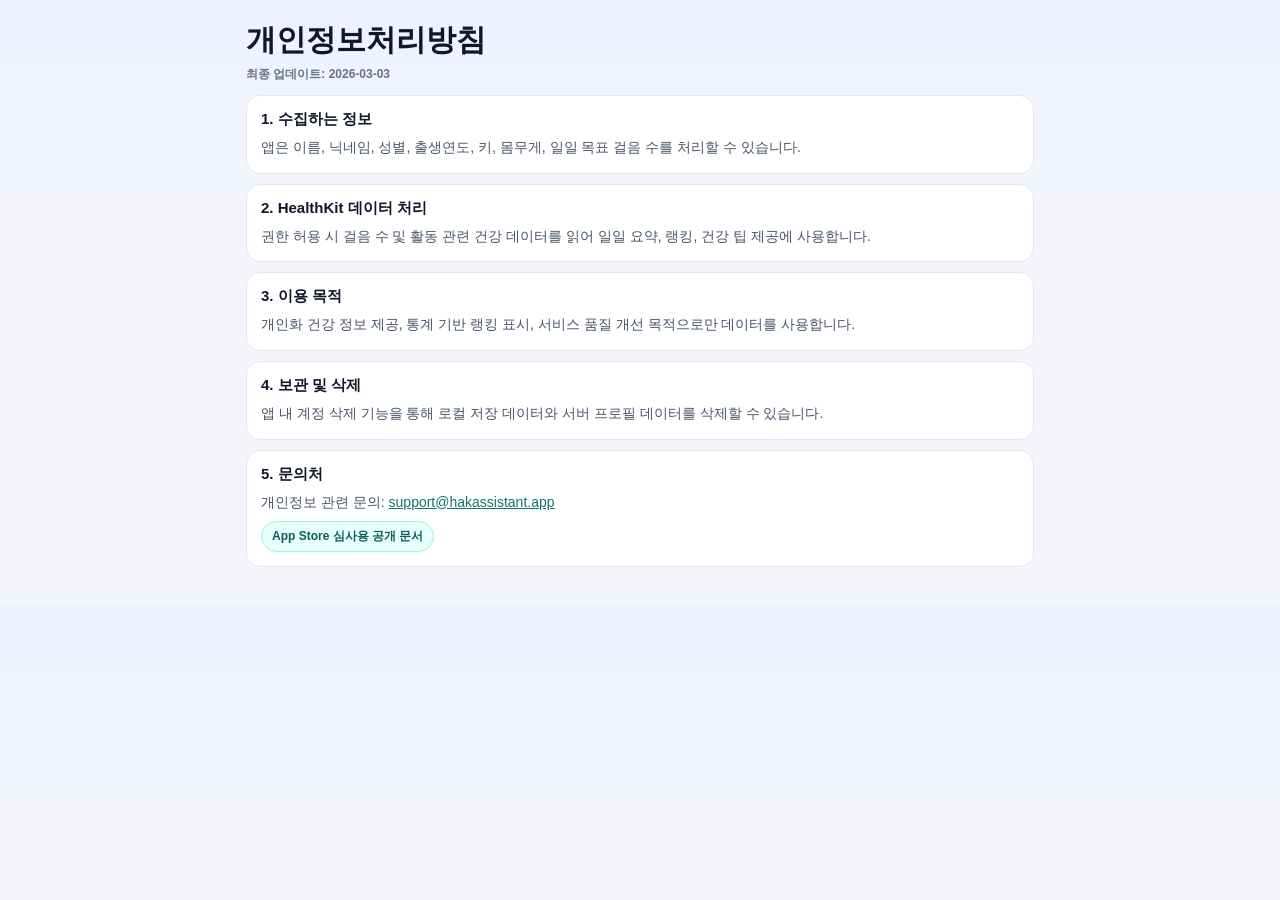
==== privacy.html @ a25b624c "Add files via upload" ====
<!doctype html>
<html lang="ko">
  <head>
    <meta charset="UTF-8" />
    <meta name="viewport" content="width=device-width, initial-scale=1.0" />
    <title>HAK Assistant 개인정보처리방침</title>
    <link rel="stylesheet" href="./styles.css" />
  </head>
  <body>
    <main class="container">
      <h1 class="title">개인정보처리방침</h1>
      <p class="meta">최종 업데이트: 2026-03-03</p>

      <section class="card">
        <h2>1. 수집하는 정보</h2>
        <p>
          앱은 이름, 닉네임, 성별, 출생연도, 키, 몸무게, 일일 목표 걸음 수를 처리할 수 있습니다.
        </p>
      </section>

      <section class="card">
        <h2>2. HealthKit 데이터 처리</h2>
        <p>
          권한 허용 시 걸음 수 및 활동 관련 건강 데이터를 읽어 일일 요약, 랭킹, 건강 팁 제공에 사용합니다.
        </p>
      </section>

      <section class="card">
        <h2>3. 이용 목적</h2>
        <p>
          개인화 건강 정보 제공, 통계 기반 랭킹 표시, 서비스 품질 개선 목적으로만 데이터를 사용합니다.
        </p>
      </section>

      <section class="card">
        <h2>4. 보관 및 삭제</h2>
        <p>
          앱 내 계정 삭제 기능을 통해 로컬 저장 데이터와 서버 프로필 데이터를 삭제할 수 있습니다.
        </p>
      </section>

      <section class="card">
        <h2>5. 문의처</h2>
        <p>개인정보 관련 문의: <a href="mailto:support@hakassistant.app">support@hakassistant.app</a></p>
        <span class="pill">App Store 심사용 공개 문서</span>
      </section>
    </main>
  </body>
</html>
---- styles.css ----
:root {
  --bg: #f3f5fb;
  --card: #ffffff;
  --text: #0f172a;
  --subtext: #475569;
  --line: #e2e8f0;
  --accent: #0f766e;
}

* {
  box-sizing: border-box;
}

body {
  margin: 0;
  font-family: -apple-system, BlinkMacSystemFont, 'Segoe UI', Roboto, sans-serif;
  background: linear-gradient(180deg, #eef2ff 0%, var(--bg) 34%, var(--bg) 100%);
  color: var(--text);
}

.container {
  width: 100%;
  max-width: 820px;
  margin: 0 auto;
  padding: 20px 16px 28px;
}

.title {
  margin: 2px 0 8px;
  font-size: 30px;
  line-height: 1.2;
}

.meta {
  margin: 0 0 12px;
  color: #64748b;
  font-size: 12px;
  font-weight: 600;
}

.card {
  background: var(--card);
  border: 1px solid var(--line);
  border-radius: 14px;
  padding: 14px;
  margin-bottom: 10px;
}

.card h2 {
  margin: 0 0 8px;
  font-size: 15px;
}

.card p,
.card li {
  margin: 0;
  color: var(--subtext);
  font-size: 14px;
  line-height: 1.55;
}

.card ul {
  margin: 0;
  padding-left: 18px;
  display: grid;
  gap: 6px;
}

.pill {
  display: inline-block;
  margin-top: 8px;
  background: #e6fffa;
  border: 1px solid #99f6e4;
  color: #115e59;
  border-radius: 999px;
  padding: 6px 10px;
  font-size: 12px;
  font-weight: 700;
}

a {
  color: var(--accent);
}
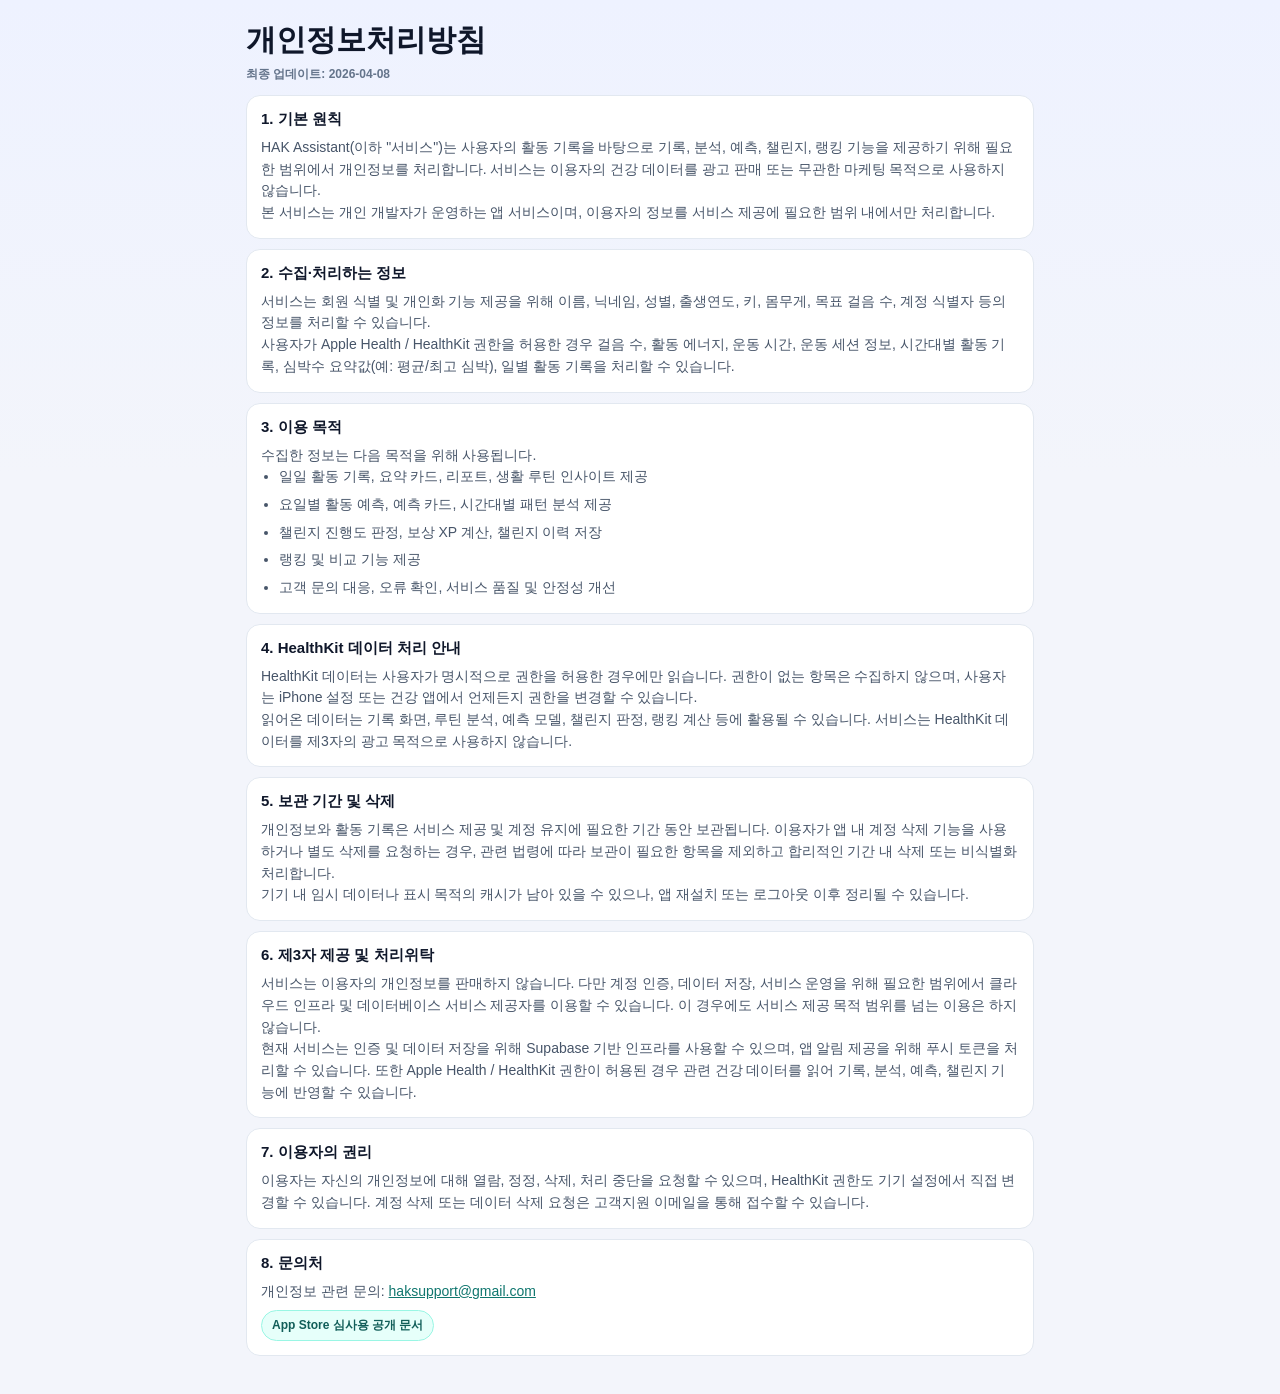
==== commit 71c725a5: "Update privacy.html" ====
--- a/privacy.html
+++ b/privacy.html
@@ -9,39 +9,91 @@
   <body>
     <main class="container">
       <h1 class="title">개인정보처리방침</h1>
-      <p class="meta">최종 업데이트: 2026-03-03</p>
+      <p class="meta">최종 업데이트: 2026-04-08</p>
 
       <section class="card">
-        <h2>1. 수집하는 정보</h2>
+        <h2>1. 기본 원칙</h2>
         <p>
-          앱은 이름, 닉네임, 성별, 출생연도, 키, 몸무게, 일일 목표 걸음 수를 처리할 수 있습니다.
+          HAK Assistant(이하 "서비스")는 사용자의 활동 기록을 바탕으로 기록, 분석, 예측, 챌린지, 랭킹 기능을 제공하기 위해
+          필요한 범위에서 개인정보를 처리합니다. 서비스는 이용자의 건강 데이터를 광고 판매 또는 무관한 마케팅 목적으로 사용하지 않습니다.
+        </p>
+        <p>
+          본 서비스는 개인 개발자가 운영하는 앱 서비스이며, 이용자의 정보를 서비스 제공에 필요한 범위 내에서만 처리합니다.
         </p>
       </section>
 
       <section class="card">
-        <h2>2. HealthKit 데이터 처리</h2>
+        <h2>2. 수집·처리하는 정보</h2>
         <p>
-          권한 허용 시 걸음 수 및 활동 관련 건강 데이터를 읽어 일일 요약, 랭킹, 건강 팁 제공에 사용합니다.
+          서비스는 회원 식별 및 개인화 기능 제공을 위해 이름, 닉네임, 성별, 출생연도, 키, 몸무게, 목표 걸음 수,
+          계정 식별자 등의 정보를 처리할 수 있습니다.
+        </p>
+        <p>
+          사용자가 Apple Health / HealthKit 권한을 허용한 경우 걸음 수, 활동 에너지, 운동 시간, 운동 세션 정보,
+          시간대별 활동 기록, 심박수 요약값(예: 평균/최고 심박), 일별 활동 기록을 처리할 수 있습니다.
         </p>
       </section>
 
       <section class="card">
         <h2>3. 이용 목적</h2>
         <p>
-          개인화 건강 정보 제공, 통계 기반 랭킹 표시, 서비스 품질 개선 목적으로만 데이터를 사용합니다.
+          수집한 정보는 다음 목적을 위해 사용됩니다.
+        </p>
+        <ul>
+          <li>일일 활동 기록, 요약 카드, 리포트, 생활 루틴 인사이트 제공</li>
+          <li>요일별 활동 예측, 예측 카드, 시간대별 패턴 분석 제공</li>
+          <li>챌린지 진행도 판정, 보상 XP 계산, 챌린지 이력 저장</li>
+          <li>랭킹 및 비교 기능 제공</li>
+          <li>고객 문의 대응, 오류 확인, 서비스 품질 및 안정성 개선</li>
+        </ul>
+      </section>
+
+      <section class="card">
+        <h2>4. HealthKit 데이터 처리 안내</h2>
+        <p>
+          HealthKit 데이터는 사용자가 명시적으로 권한을 허용한 경우에만 읽습니다. 권한이 없는 항목은 수집하지 않으며,
+          사용자는 iPhone 설정 또는 건강 앱에서 언제든지 권한을 변경할 수 있습니다.
+        </p>
+        <p>
+          읽어온 데이터는 기록 화면, 루틴 분석, 예측 모델, 챌린지 판정, 랭킹 계산 등에 활용될 수 있습니다.
+          서비스는 HealthKit 데이터를 제3자의 광고 목적으로 사용하지 않습니다.
         </p>
       </section>
 
       <section class="card">
-        <h2>4. 보관 및 삭제</h2>
+        <h2>5. 보관 기간 및 삭제</h2>
         <p>
-          앱 내 계정 삭제 기능을 통해 로컬 저장 데이터와 서버 프로필 데이터를 삭제할 수 있습니다.
+          개인정보와 활동 기록은 서비스 제공 및 계정 유지에 필요한 기간 동안 보관됩니다. 이용자가 앱 내 계정 삭제 기능을 사용하거나
+          별도 삭제를 요청하는 경우, 관련 법령에 따라 보관이 필요한 항목을 제외하고 합리적인 기간 내 삭제 또는 비식별화 처리합니다.
+        </p>
+        <p>
+          기기 내 임시 데이터나 표시 목적의 캐시가 남아 있을 수 있으나, 앱 재설치 또는 로그아웃 이후 정리될 수 있습니다.
         </p>
       </section>
 
       <section class="card">
-        <h2>5. 문의처</h2>
-        <p>개인정보 관련 문의: <a href="mailto:support@hakassistant.app">support@hakassistant.app</a></p>
+        <h2>6. 제3자 제공 및 처리위탁</h2>
+        <p>
+          서비스는 이용자의 개인정보를 판매하지 않습니다. 다만 계정 인증, 데이터 저장, 서비스 운영을 위해 필요한 범위에서
+          클라우드 인프라 및 데이터베이스 서비스 제공자를 이용할 수 있습니다. 이 경우에도 서비스 제공 목적 범위를 넘는 이용은 하지 않습니다.
+        </p>
+        <p>
+          현재 서비스는 인증 및 데이터 저장을 위해 Supabase 기반 인프라를 사용할 수 있으며, 앱 알림 제공을 위해 푸시 토큰을 처리할 수 있습니다.
+          또한 Apple Health / HealthKit 권한이 허용된 경우 관련 건강 데이터를 읽어 기록, 분석, 예측, 챌린지 기능에 반영할 수 있습니다.
+        </p>
+      </section>
+
+      <section class="card">
+        <h2>7. 이용자의 권리</h2>
+        <p>
+          이용자는 자신의 개인정보에 대해 열람, 정정, 삭제, 처리 중단을 요청할 수 있으며, HealthKit 권한도 기기 설정에서
+          직접 변경할 수 있습니다. 계정 삭제 또는 데이터 삭제 요청은 고객지원 이메일을 통해 접수할 수 있습니다.
+        </p>
+      </section>
+
+      <section class="card">
+        <h2>8. 문의처</h2>
+        <p>개인정보 관련 문의: <a href="mailto:haksupport@gmail.com">haksupport@gmail.com</a></p>
         <span class="pill">App Store 심사용 공개 문서</span>
       </section>
     </main>
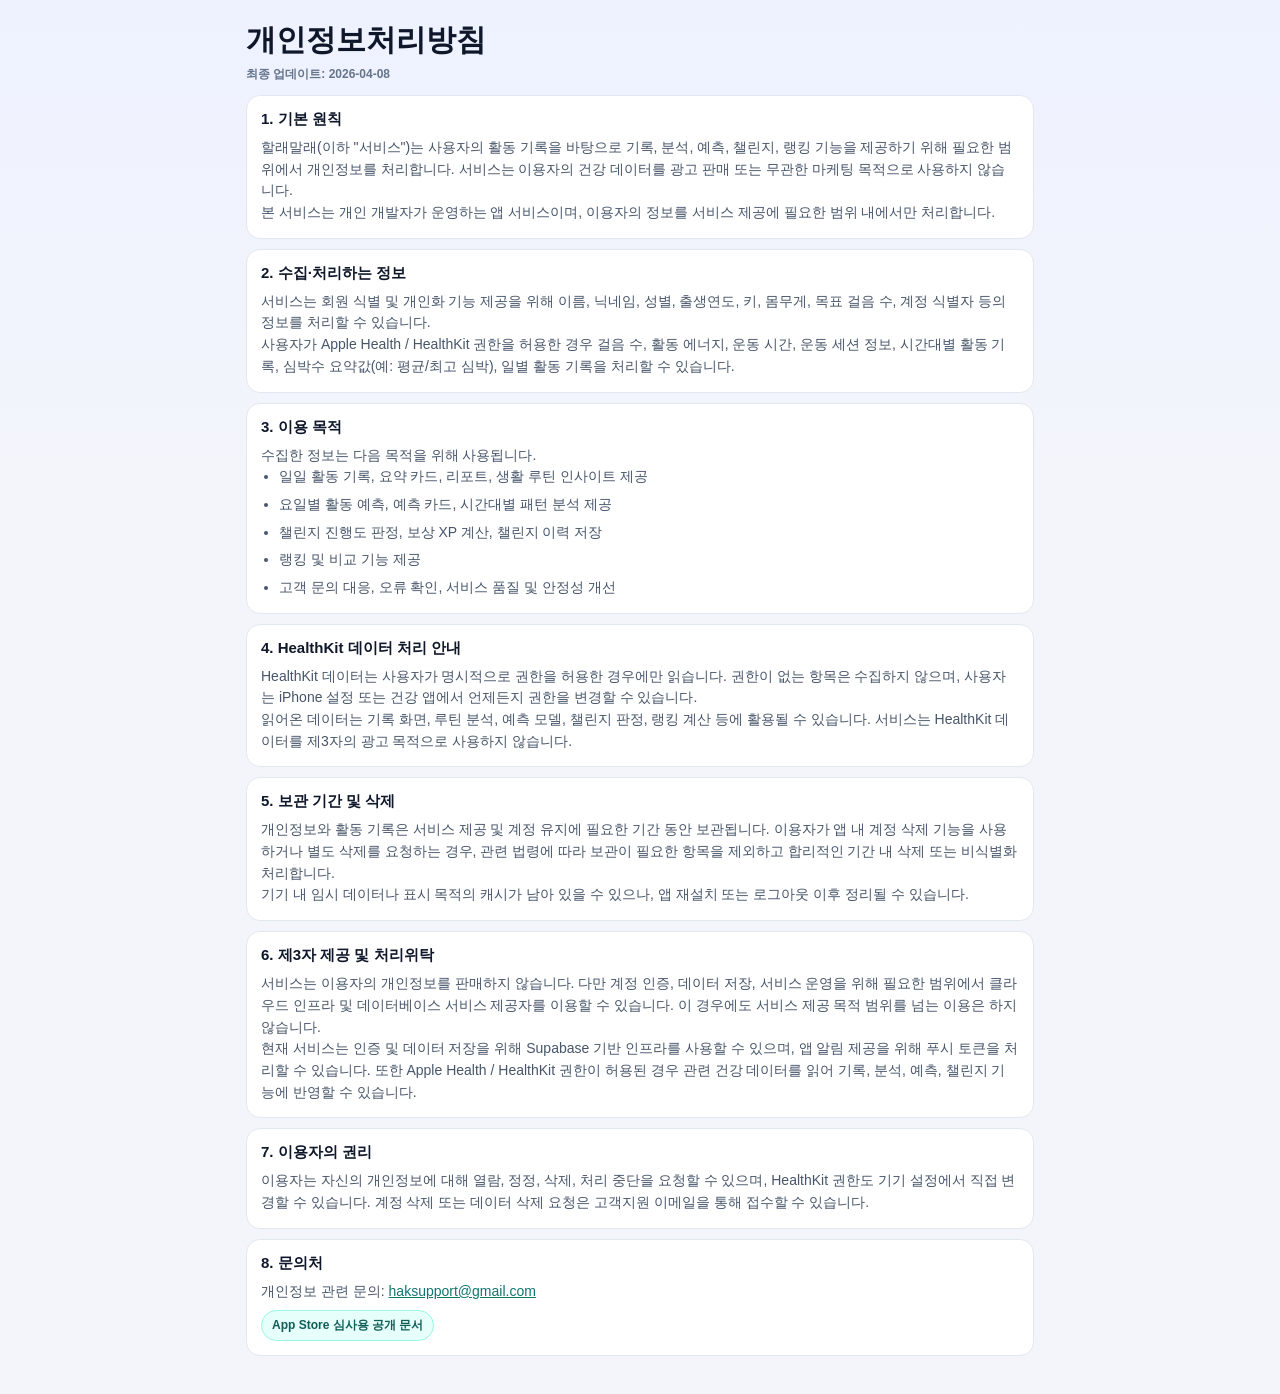
==== commit f987092c: "Update privacy.html" ====
--- a/privacy.html
+++ b/privacy.html
@@ -3,7 +3,7 @@
   <head>
     <meta charset="UTF-8" />
     <meta name="viewport" content="width=device-width, initial-scale=1.0" />
-    <title>HAK Assistant 개인정보처리방침</title>
+    <title>할래말래 개인정보처리방침</title>
     <link rel="stylesheet" href="./styles.css" />
   </head>
   <body>
@@ -14,7 +14,7 @@
       <section class="card">
         <h2>1. 기본 원칙</h2>
         <p>
-          HAK Assistant(이하 "서비스")는 사용자의 활동 기록을 바탕으로 기록, 분석, 예측, 챌린지, 랭킹 기능을 제공하기 위해
+          할래말래(이하 "서비스")는 사용자의 활동 기록을 바탕으로 기록, 분석, 예측, 챌린지, 랭킹 기능을 제공하기 위해
           필요한 범위에서 개인정보를 처리합니다. 서비스는 이용자의 건강 데이터를 광고 판매 또는 무관한 마케팅 목적으로 사용하지 않습니다.
         </p>
         <p>
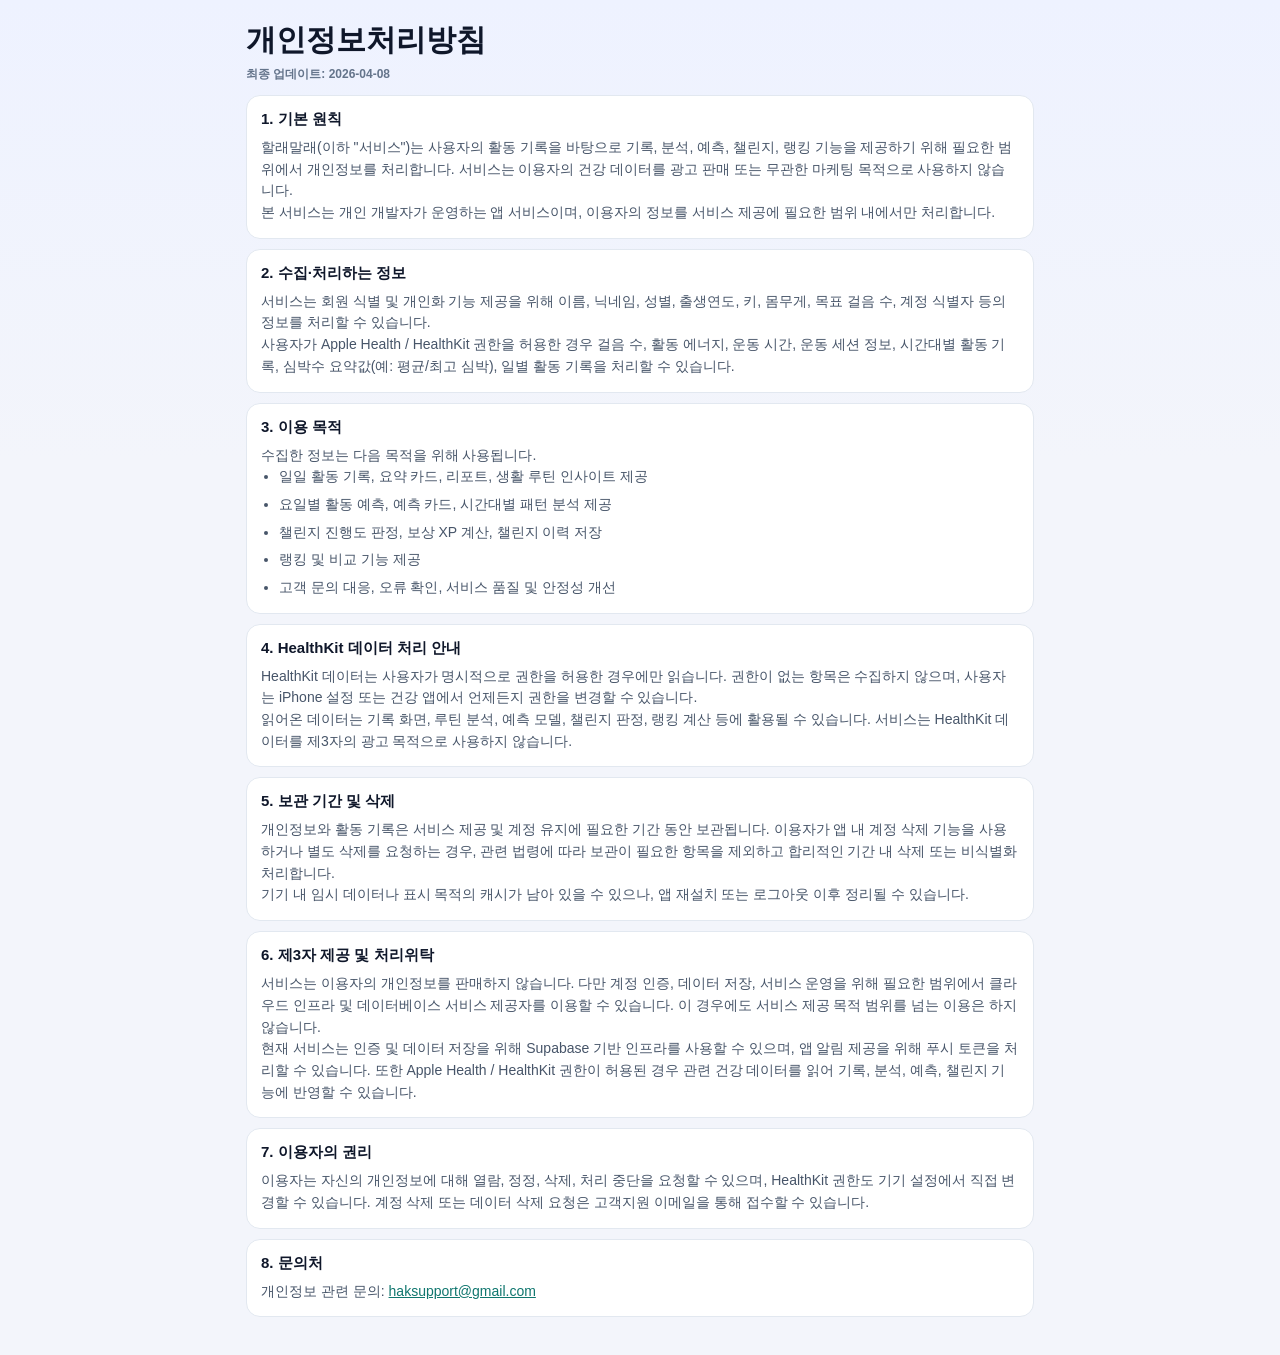
==== commit ca473c39: "Update privacy.html" ====
--- a/privacy.html
+++ b/privacy.html
@@ -94,7 +94,6 @@
       <section class="card">
         <h2>8. 문의처</h2>
         <p>개인정보 관련 문의: <a href="mailto:haksupport@gmail.com">haksupport@gmail.com</a></p>
-        <span class="pill">App Store 심사용 공개 문서</span>
       </section>
     </main>
   </body>
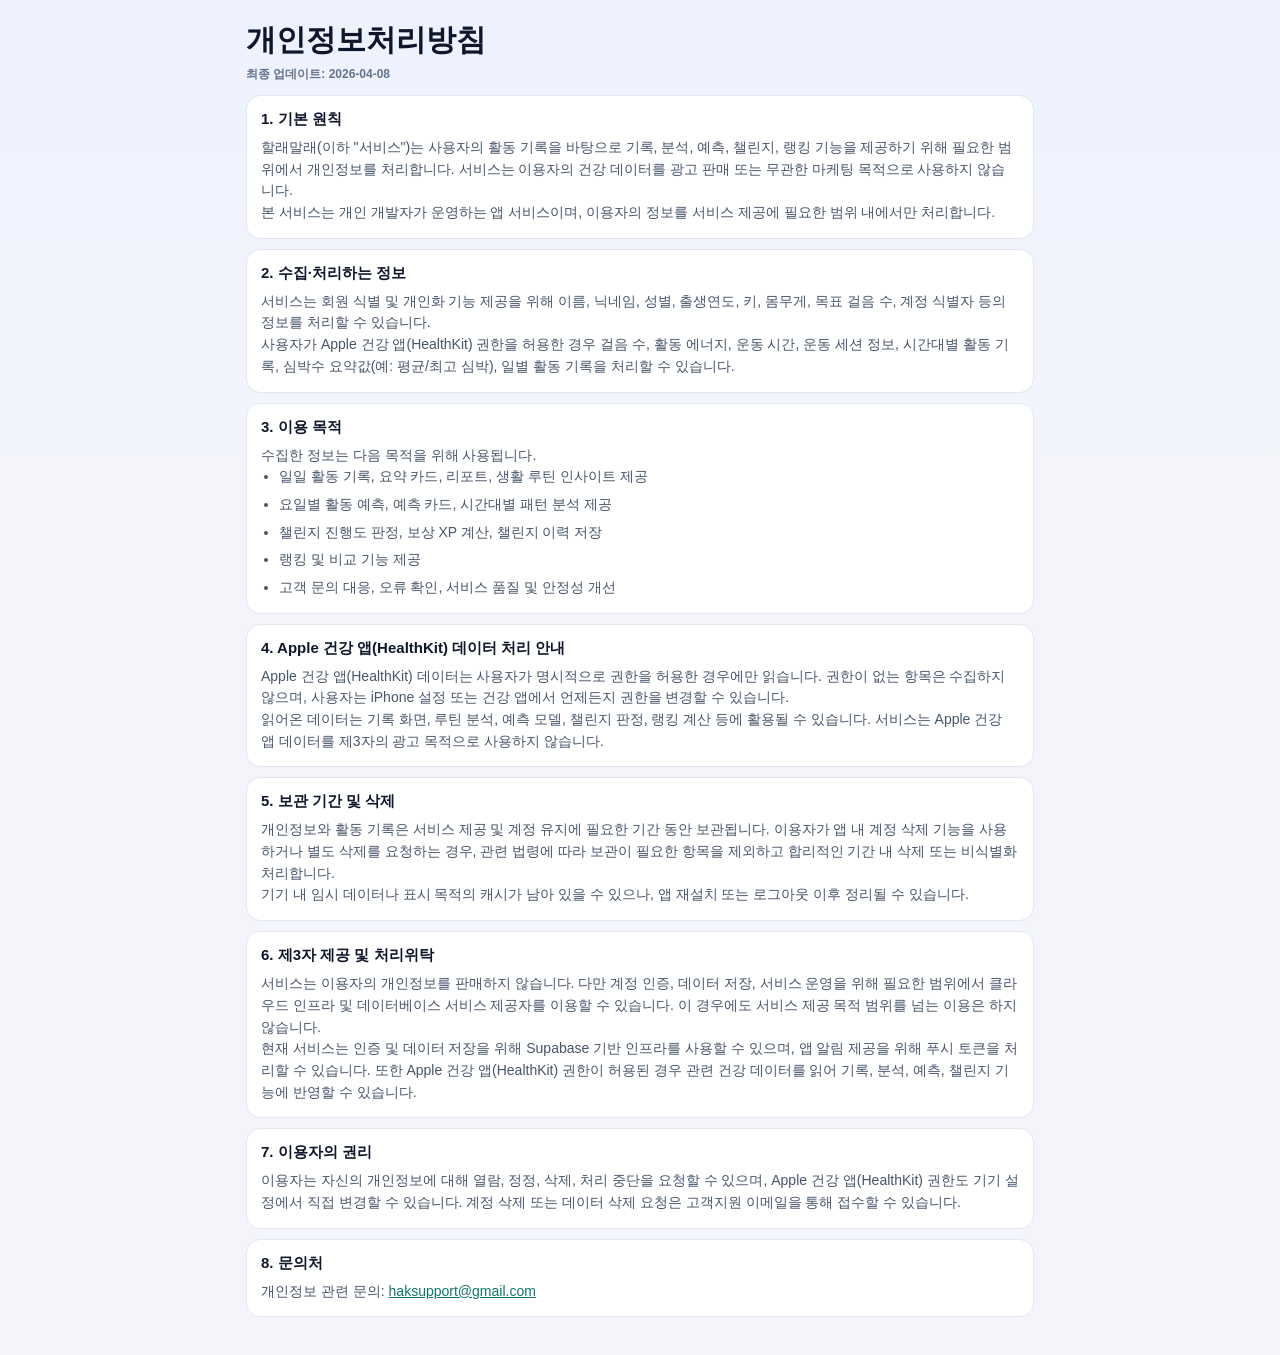
==== commit a529d5c8: "Update privacy.html" ====
--- a/privacy.html
+++ b/privacy.html
@@ -29,7 +29,7 @@
           계정 식별자 등의 정보를 처리할 수 있습니다.
         </p>
         <p>
-          사용자가 Apple Health / HealthKit 권한을 허용한 경우 걸음 수, 활동 에너지, 운동 시간, 운동 세션 정보,
+          사용자가 Apple 건강 앱(HealthKit) 권한을 허용한 경우 걸음 수, 활동 에너지, 운동 시간, 운동 세션 정보,
           시간대별 활동 기록, 심박수 요약값(예: 평균/최고 심박), 일별 활동 기록을 처리할 수 있습니다.
         </p>
       </section>
@@ -49,14 +49,14 @@
       </section>
 
       <section class="card">
-        <h2>4. HealthKit 데이터 처리 안내</h2>
+        <h2>4. Apple 건강 앱(HealthKit) 데이터 처리 안내</h2>
         <p>
-          HealthKit 데이터는 사용자가 명시적으로 권한을 허용한 경우에만 읽습니다. 권한이 없는 항목은 수집하지 않으며,
+          Apple 건강 앱(HealthKit) 데이터는 사용자가 명시적으로 권한을 허용한 경우에만 읽습니다. 권한이 없는 항목은 수집하지 않으며,
           사용자는 iPhone 설정 또는 건강 앱에서 언제든지 권한을 변경할 수 있습니다.
         </p>
         <p>
           읽어온 데이터는 기록 화면, 루틴 분석, 예측 모델, 챌린지 판정, 랭킹 계산 등에 활용될 수 있습니다.
-          서비스는 HealthKit 데이터를 제3자의 광고 목적으로 사용하지 않습니다.
+          서비스는 Apple 건강 앱 데이터를 제3자의 광고 목적으로 사용하지 않습니다.
         </p>
       </section>
 
@@ -79,14 +79,14 @@
         </p>
         <p>
           현재 서비스는 인증 및 데이터 저장을 위해 Supabase 기반 인프라를 사용할 수 있으며, 앱 알림 제공을 위해 푸시 토큰을 처리할 수 있습니다.
-          또한 Apple Health / HealthKit 권한이 허용된 경우 관련 건강 데이터를 읽어 기록, 분석, 예측, 챌린지 기능에 반영할 수 있습니다.
+          또한 Apple 건강 앱(HealthKit) 권한이 허용된 경우 관련 건강 데이터를 읽어 기록, 분석, 예측, 챌린지 기능에 반영할 수 있습니다.
         </p>
       </section>
 
       <section class="card">
         <h2>7. 이용자의 권리</h2>
         <p>
-          이용자는 자신의 개인정보에 대해 열람, 정정, 삭제, 처리 중단을 요청할 수 있으며, HealthKit 권한도 기기 설정에서
+          이용자는 자신의 개인정보에 대해 열람, 정정, 삭제, 처리 중단을 요청할 수 있으며, Apple 건강 앱(HealthKit) 권한도 기기 설정에서
           직접 변경할 수 있습니다. 계정 삭제 또는 데이터 삭제 요청은 고객지원 이메일을 통해 접수할 수 있습니다.
         </p>
       </section>
